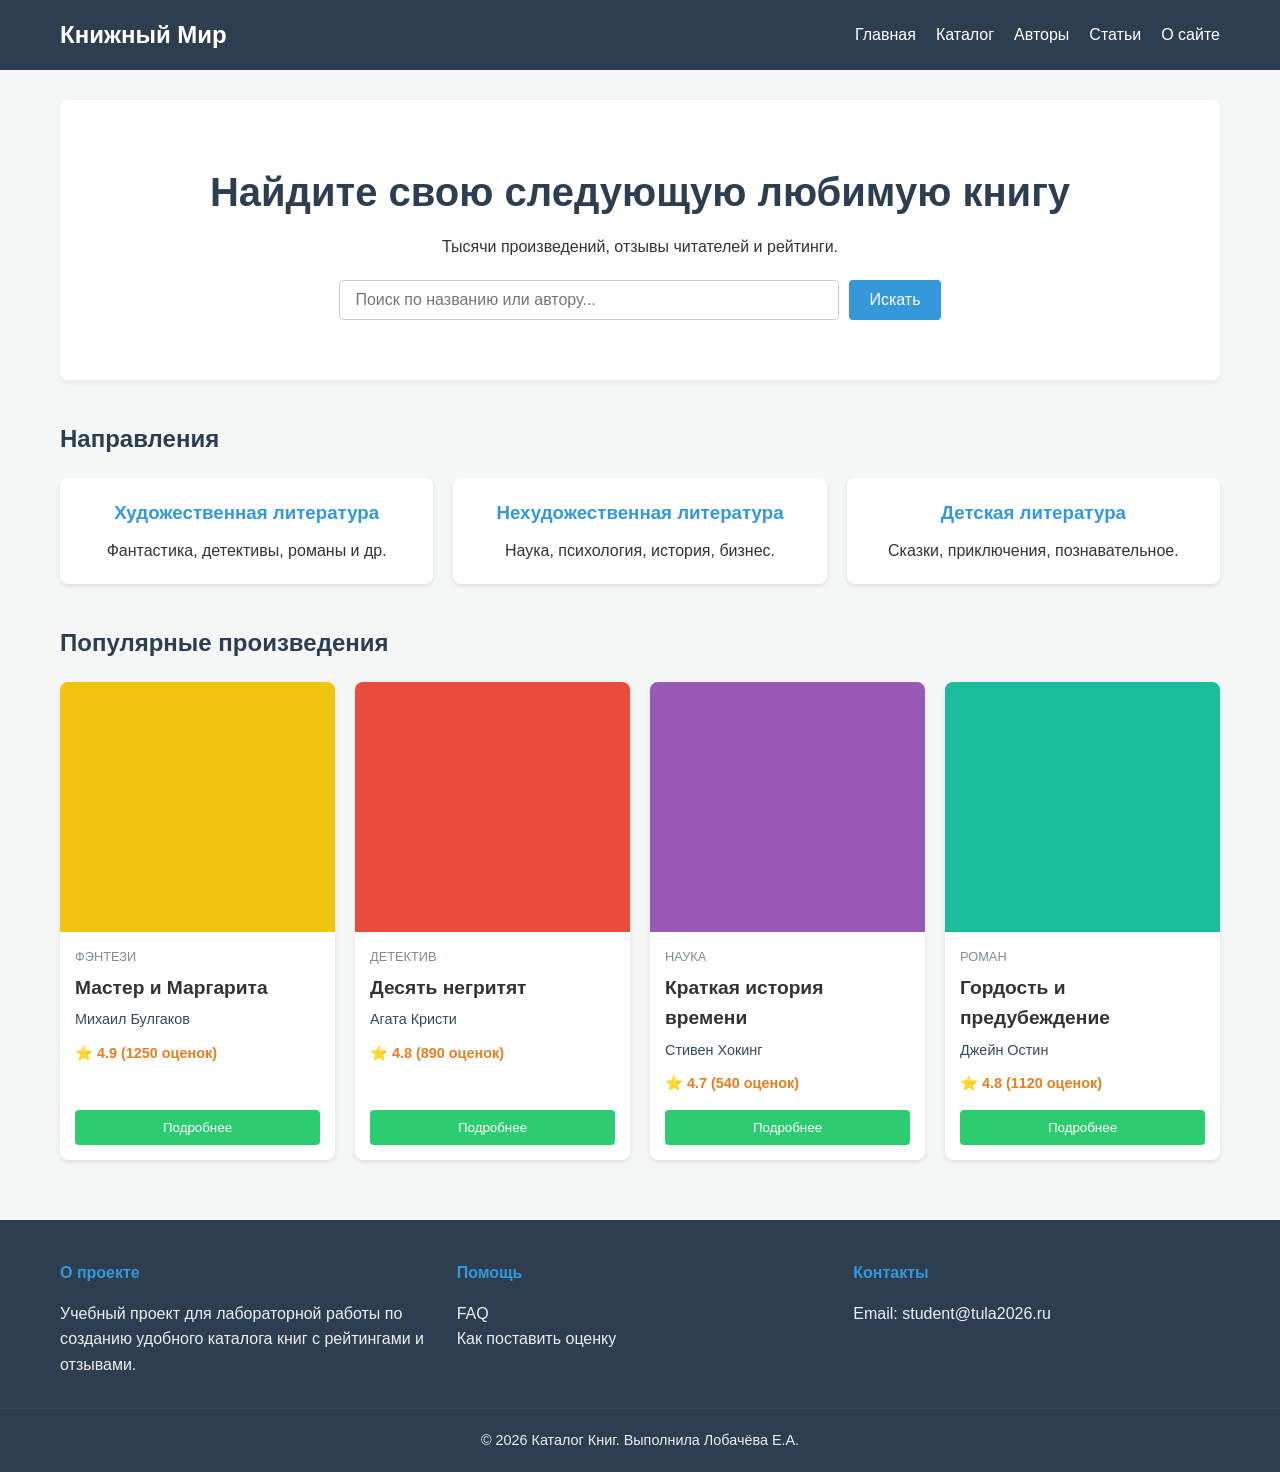
==== index.html @ d328a35d "Add files via upload" ====
<!DOCTYPE html>
<html lang="ru">
<head>
    <meta charset="UTF-8">
    <meta name="viewport" content="width=device-width, initial-scale=1.0">
    <title>Каталог Книг - Главная</title>
    <link rel="stylesheet" href="style.css">
</head>
<body>

    <!-- Шапка сайта -->
    <header>
        <div class="container header-container">
            <div class="logo">Книжный Мир</div>
            <nav>
                <ul class="nav-links">
                    <li><a href="/">Главная</a></li>
                    <li><a href="/catalog/">Каталог</a></li>
                    <li><a href="/authors/">Авторы</a></li>
                    <li><a href="/articles/">Статьи</a></li>
                    <li><a href="#about">О сайте</a></li>
                </ul>
            </nav>
        </div>
    </header>

    <!-- Основной контент -->
    <main class="container">
        
        <!-- Секция приветствия и поиска -->
        <section class="hero">
            <h1>Найдите свою следующую любимую книгу</h1>
            <p>Тысячи произведений, отзывы читателей и рейтинги.</p>
            <div class="search-bar">
                <input type="text" placeholder="Поиск по названию или автору...">
                <button>Искать</button>
            </div>
        </section>

        <!-- Разделы каталога (взяты из структуры ЛР) -->
        <section class="categories">
            <h2>Направления</h2>
            <div class="category-grid">
                <div class="category-card">
                    <h3>Художественная литература</h3>
                    <p>Фантастика, детективы, романы и др.</p>
                </div>
                <div class="category-card">
                    <h3>Нехудожественная литература</h3>
                    <p>Наука, психология, история, бизнес.</p>
                </div>
                <div class="category-card">
                    <h3>Детская литература</h3>
                    <p>Сказки, приключения, познавательное.</p>
                </div>
            </div>
        </section>

        <!-- Популярные книги -->
        <section class="popular-books">
            <h2>Популярные произведения</h2>
            <div class="books-grid">
                <!-- Карточка книги 1 -->
                <div class="book-card">
                    <div class="book-cover book-1"></div>
                    <div class="book-info">
                        <span class="genre">Фэнтези</span>
                        <h4>Мастер и Маргарита</h4>
                        <p class="author">Михаил Булгаков</p>
                        <div class="rating">⭐ 4.9 (1250 оценок)</div>
                        <button class="btn-more">Подробнее</button>
                    </div>
                </div>
                <!-- Карточка книги 2 -->
                <div class="book-card">
                    <div class="book-cover book-2"></div>
                    <div class="book-info">
                        <span class="genre">Детектив</span>
                        <h4>Десять негритят</h4>
                        <p class="author">Агата Кристи</p>
                        <div class="rating">⭐ 4.8 (890 оценок)</div>
                        <button class="btn-more">Подробнее</button>
                    </div>
                </div>
                <!-- Карточка книги 3 -->
                <div class="book-card">
                    <div class="book-cover book-3"></div>
                    <div class="book-info">
                        <span class="genre">Наука</span>
                        <h4>Краткая история времени</h4>
                        <p class="author">Стивен Хокинг</p>
                        <div class="rating">⭐ 4.7 (540 оценок)</div>
                        <button class="btn-more">Подробнее</button>
                    </div>
                </div>
                <!-- Карточка книги 4 -->
                <div class="book-card">
                    <div class="book-cover book-4"></div>
                    <div class="book-info">
                        <span class="genre">Роман</span>
                        <h4>Гордость и предубеждение</h4>
                        <p class="author">Джейн Остин</p>
                        <div class="rating">⭐ 4.8 (1120 оценок)</div>
                        <button class="btn-more">Подробнее</button>
                    </div>
                </div>
            </div>
        </section>
    </main>

    <!-- Подвал сайта -->
    <footer id="about">
        <div class="container footer-content">
            <div class="footer-section">
                <h4>О проекте</h4>
                <p>Учебный проект для лабораторной работы по созданию удобного каталога книг с рейтингами и отзывами.</p>
            </div>
            <div class="footer-section">
                <h4>Помощь</h4>
                <ul>
                    <li><a href="#">FAQ</a></li>
                    <li><a href="#">Как поставить оценку</a></li>
                </ul>
            </div>
            <div class="footer-section">
                <h4>Контакты</h4>
                <p>Email: student@tula2026.ru</p>
            </div>
        </div>
        <div class="footer-bottom">
            <p>&copy; 2026 Каталог Книг. Выполнила Лобачёва Е.А.</p>
        </div>
    </footer>
</body>
</html>
---- style.css ----
/* Базовые настройки */
* {
    margin: 0;
    padding: 0;
    box-sizing: border-box;
    font-family: 'Segoe UI', Tahoma, Geneva, Verdana, sans-serif;
}

body {
    background-color: #f4f7f6;
    color: #333;
    line-height: 1.6;
}

.container {
    max-width: 1200px;
    margin: 0 auto;
    padding: 0 20px;
}

/* Шапка сайта */
header {
    background-color: #2c3e50;
    color: #fff;
    padding: 1rem 0;
}

.header-container {
    display: flex;
    justify-content: space-between;
    align-items: center;
}

.logo {
    font-size: 1.5rem;
    font-weight: bold;
}

.nav-links {
    list-style: none;
    display: flex;
    gap: 20px;
}

.nav-links a {
    color: #fff;
    text-decoration: none;
    transition: color 0.3s;
}

.nav-links a:hover {
    color: #3498db;
}

/* Приветственный блок (Hero) */
.hero {
    text-align: center;
    padding: 60px 20px;
    background-color: #fff;
    border-radius: 8px;
    margin-top: 30px;
    box-shadow: 0 4px 6px rgba(0,0,0,0.05);
}

.hero h1 {
    font-size: 2.5rem;
    margin-bottom: 10px;
    color: #2c3e50;
}

.search-bar {
    margin-top: 20px;
    display: flex;
    justify-content: center;
    gap: 10px;
}

.search-bar input {
    padding: 10px 15px;
    width: 60%;
    max-width: 500px;
    border: 1px solid #ccc;
    border-radius: 4px;
    font-size: 1rem;
}

.search-bar button {
    padding: 10px 20px;
    background-color: #3498db;
    color: white;
    border: none;
    border-radius: 4px;
    cursor: pointer;
    font-size: 1rem;
    transition: background 0.3s;
}

.search-bar button:hover {
    background-color: #2980b9;
}

/* Направления / Категории */
.categories {
    margin-top: 40px;
}

.categories h2 {
    margin-bottom: 20px;
    color: #2c3e50;
}

.category-grid {
    display: grid;
    grid-template-columns: repeat(auto-fit, minmax(300px, 1fr));
    gap: 20px;
}

.category-card {
    background: #fff;
    padding: 20px;
    border-radius: 8px;
    box-shadow: 0 2px 4px rgba(0,0,0,0.1);
    text-align: center;
    transition: transform 0.3s;
}

.category-card:hover {
    transform: translateY(-5px);
}

.category-card h3 {
    color: #3498db;
    margin-bottom: 10px;
}

/* Карточки книг */
.popular-books {
    margin-top: 40px;
    margin-bottom: 60px;
}

.popular-books h2 {
    margin-bottom: 20px;
    color: #2c3e50;
}

.books-grid {
    display: grid;
    grid-template-columns: repeat(auto-fit, minmax(250px, 1fr));
    gap: 20px;
}

.book-card {
    background: #fff;
    border-radius: 8px;
    overflow: hidden;
    box-shadow: 0 2px 4px rgba(0,0,0,0.1);
    display: flex;
    flex-direction: column;
}

.book-cover {
    height: 250px;
    background-color: #ddd;
    background-size: cover;
    background-position: center;
}

/* Плейсхолдеры для обложек (в реальности тут будут img) */
.book-1 { background-color: #f1c40f; }
.book-2 { background-color: #e74c3c; }
.book-3 { background-color: #9b59b6; }
.book-4 { background-color: #1abc9c; }

.book-info {
    padding: 15px;
    display: flex;
    flex-direction: column;
    flex-grow: 1;
}

.genre {
    font-size: 0.8rem;
    color: #7f8c8d;
    text-transform: uppercase;
}

.book-info h4 {
    margin: 5px 0;
    font-size: 1.2rem;
}

.author {
    color: #34495e;
    font-size: 0.9rem;
    margin-bottom: 10px;
}

.rating {
    font-size: 0.9rem;
    color: #e67e22;
    margin-bottom: 15px;
    font-weight: bold;
}

.btn-more {
    margin-top: auto;
    padding: 10px;
    background-color: #2ecc71;
    color: white;
    border: none;
    border-radius: 4px;
    cursor: pointer;
    transition: background 0.3s;
}

.btn-more:hover {
    background-color: #27ae60;
}

/* Подвал */
footer {
    background-color: #2c3e50;
    color: #ecf0f1;
    padding: 40px 0 20px;
}

.footer-content {
    display: grid;
    grid-template-columns: repeat(auto-fit, minmax(250px, 1fr));
    gap: 30px;
    margin-bottom: 30px;
}

.footer-section h4 {
    margin-bottom: 15px;
    color: #3498db;
}

.footer-section ul {
    list-style: none;
}

.footer-section a {
    color: #ecf0f1;
    text-decoration: none;
}

.footer-section a:hover {
    text-decoration: underline;
}

.footer-bottom {
    text-align: center;
    border-top: 1px solid #34495e;
    padding-top: 20px;
    font-size: 0.9rem;
}
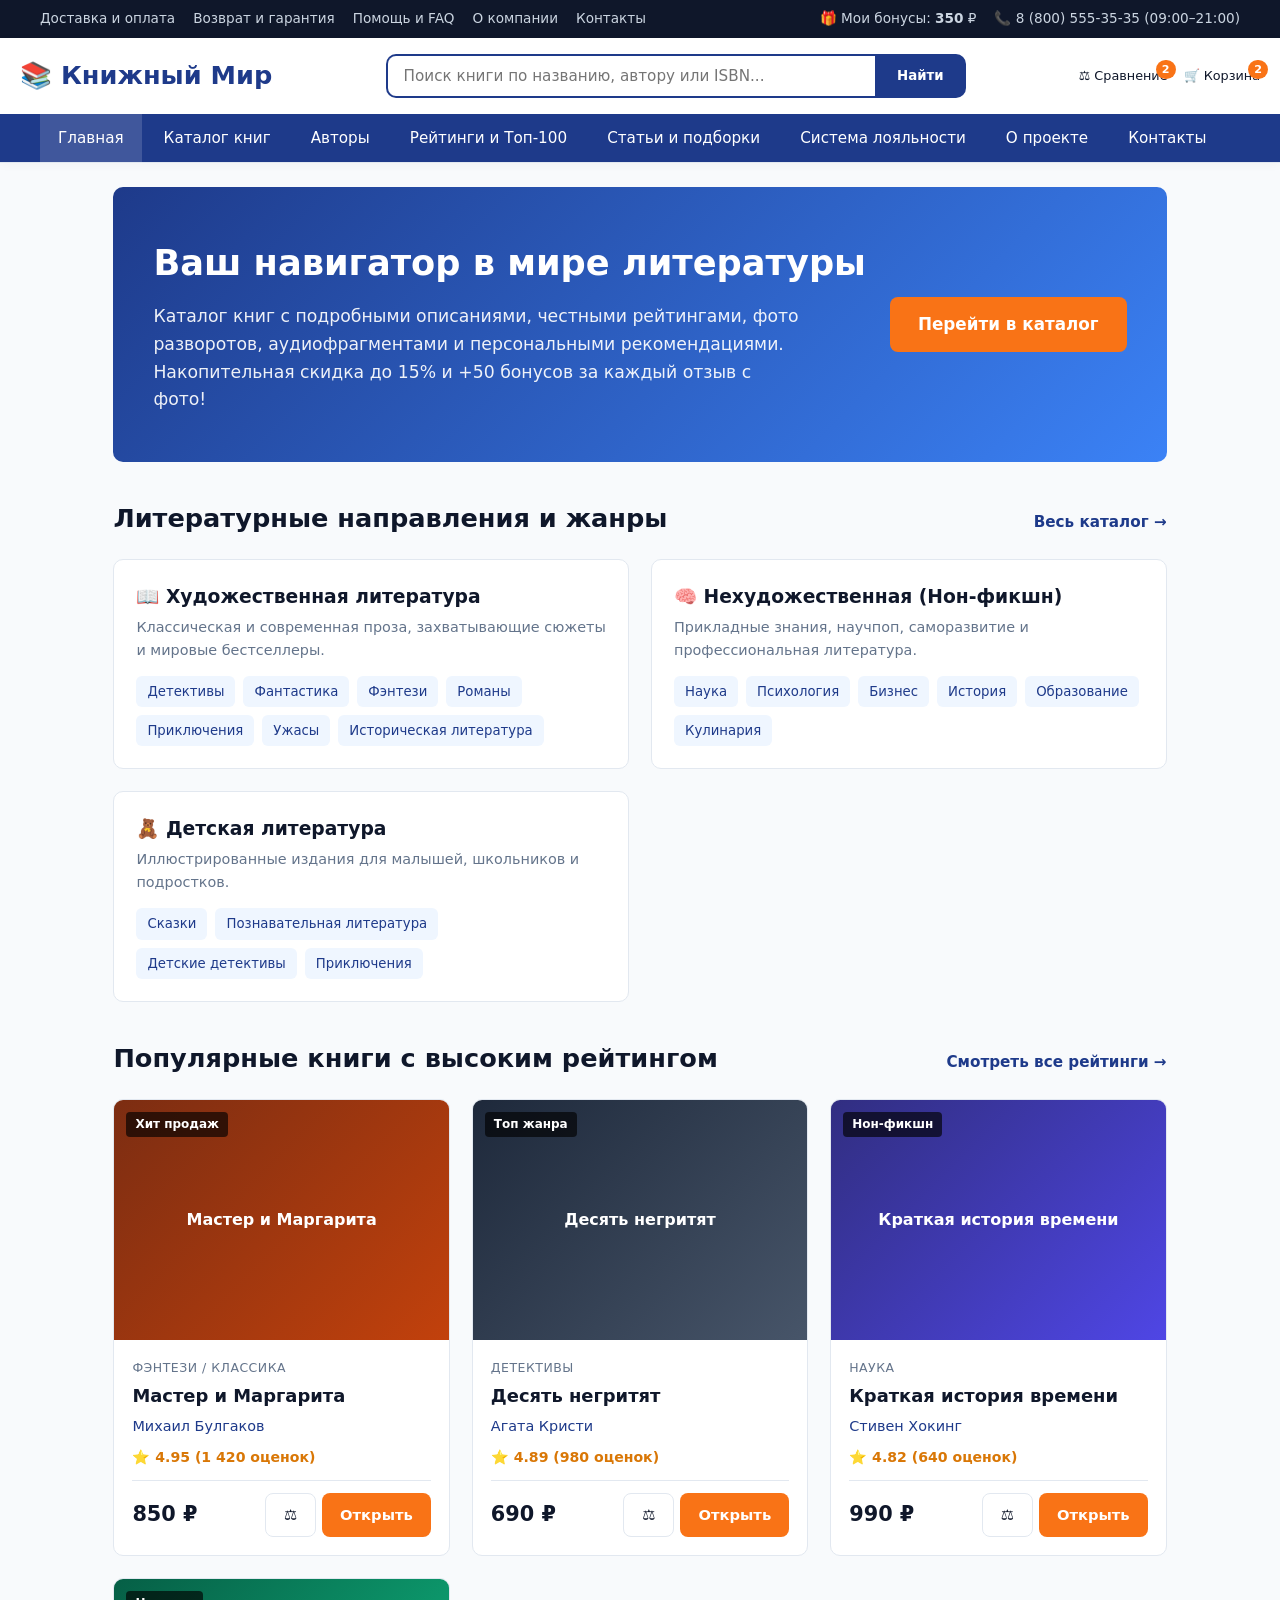
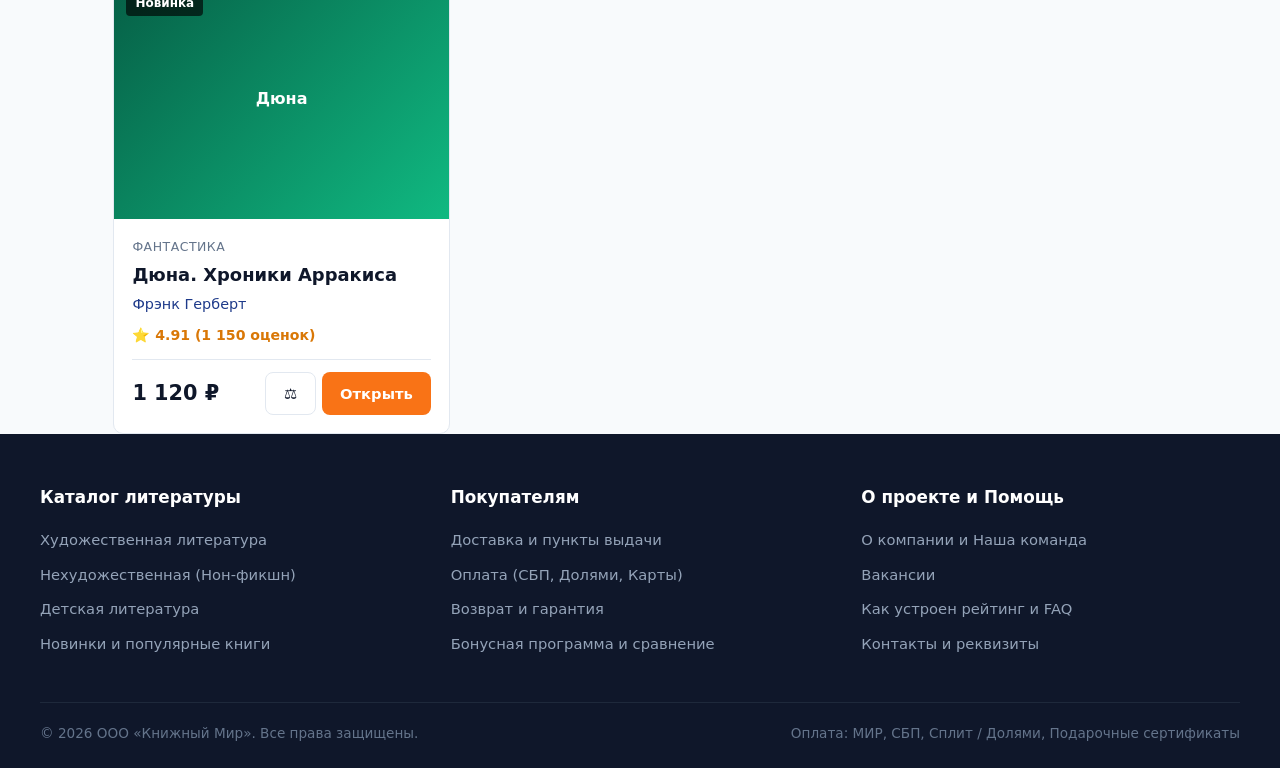
==== commit 3159c73e: "Add files via upload" ====
--- a/index.html
+++ b/index.html
@@ -3,133 +3,243 @@
 <head>
     <meta charset="UTF-8">
     <meta name="viewport" content="width=device-width, initial-scale=1.0">
-    <title>Каталог Книг - Главная</title>
+    <title>Книжный Мир — интернет-магазин книг и литературный каталог с рейтингами</title>
+    <meta name="description" content="Большой каталог художественной, нехудожественной и детской литературы. Отзывы читателей, подборки лучших книг, быстрая доставка и оплата Долями или СБП.">
+    <meta name="keywords" content="книги, каталог книг, лучшие книги, книги по жанрам, художественная литература, нон фикшн, детская литература">
     <link rel="stylesheet" href="style.css">
 </head>
 <body>
 
-    <!-- Шапка сайта -->
+    <div class="top-bar">
+        <div class="container top-bar-inner">
+            <div class="top-links">
+                <a href="delivery.html">Доставка и оплата</a>
+                <a href="delivery.html#returns">Возврат и гарантия</a>
+                <a href="help.html">Помощь и FAQ</a>
+                <a href="about.html">О компании</a>
+                <a href="contacts.html">Контакты</a>
+            </div>
+            <div class="top-actions">
+                <a href="loyalty.html">🎁 Мои бонусы: <strong class="js-bonus-count">350</strong> ₽</a>
+                <span>📞 8 (800) 555-35-35 (09:00–21:00)</span>
+            </div>
+        </div>
+    </div>
+
     <header>
-        <div class="container header-container">
-            <div class="logo">Книжный Мир</div>
-            <nav>
-                <ul class="nav-links">
-                    <li><a href="/">Главная</a></li>
-                    <li><a href="/catalog/">Каталог</a></li>
-                    <li><a href="/authors/">Авторы</a></li>
-                    <li><a href="/articles/">Статьи</a></li>
-                    <li><a href="#about">О сайте</a></li>
+        <div class="container header-main">
+            <a href="index.html" class="logo">📚 Книжный Мир</a>
+            <form class="search-box" action="catalog.html" method="get">
+                <input type="text" name="q" placeholder="Поиск книги по названию, автору или ISBN...">
+                <button type="submit">Найти</button>
+            </form>
+            <div class="header-icons">
+                <a href="loyalty.html" class="icon-btn">
+                    <span>⚖️ Сравнение</span>
+                    <span class="badge js-compare-count">2</span>
+                </a>
+                <a href="delivery.html" class="icon-btn">
+                    <span>🛒 Корзина</span>
+                    <span class="badge js-cart-count">2</span>
+                </a>
+            </div>
+        </div>
+        <nav class="main-nav">
+            <div class="container">
+                <ul class="nav-list">
+                    <li><a href="index.html" class="active">Главная</a></li>
+                    <li><a href="catalog.html">Каталог книг</a></li>
+                    <li><a href="authors.html">Авторы</a></li>
+                    <li><a href="ratings.html">Рейтинги и Топ-100</a></li>
+                    <li><a href="articles.html">Статьи и подборки</a></li>
+                    <li><a href="loyalty.html">Система лояльности</a></li>
+                    <li><a href="about.html">О проекте</a></li>
+                    <li><a href="contacts.html">Контакты</a></li>
                 </ul>
-            </nav>
-        </div>
+            </div>
+        </nav>
     </header>
 
-    <!-- Основной контент -->
     <main class="container">
-        
-        <!-- Секция приветствия и поиска -->
         <section class="hero">
-            <h1>Найдите свою следующую любимую книгу</h1>
-            <p>Тысячи произведений, отзывы читателей и рейтинги.</p>
-            <div class="search-bar">
-                <input type="text" placeholder="Поиск по названию или автору...">
-                <button>Искать</button>
-            </div>
+            <div>
+                <h1>Ваш навигатор в мире литературы</h1>
+                <p>Каталог книг с подробными описаниями, честными рейтингами, фото разворотов, аудиофрагментами и персональными рекомендациями. Накопительная скидка до 15% и +50 бонусов за каждый отзыв с фото!</p>
+            </div>
+            <a href="catalog.html" class="btn btn-primary" style="font-size:1.05rem; padding:14px 28px;">Перейти в каталог</a>
         </section>
 
-        <!-- Разделы каталога (взяты из структуры ЛР) -->
-        <section class="categories">
-            <h2>Направления</h2>
-            <div class="category-grid">
-                <div class="category-card">
-                    <h3>Художественная литература</h3>
-                    <p>Фантастика, детективы, романы и др.</p>
-                </div>
-                <div class="category-card">
-                    <h3>Нехудожественная литература</h3>
-                    <p>Наука, психология, история, бизнес.</p>
-                </div>
-                <div class="category-card">
-                    <h3>Детская литература</h3>
-                    <p>Сказки, приключения, познавательное.</p>
-                </div>
-            </div>
-        </section>
-
-        <!-- Популярные книги -->
-        <section class="popular-books">
-            <h2>Популярные произведения</h2>
-            <div class="books-grid">
-                <!-- Карточка книги 1 -->
-                <div class="book-card">
-                    <div class="book-cover book-1"></div>
-                    <div class="book-info">
-                        <span class="genre">Фэнтези</span>
-                        <h4>Мастер и Маргарита</h4>
-                        <p class="author">Михаил Булгаков</p>
-                        <div class="rating">⭐ 4.9 (1250 оценок)</div>
-                        <button class="btn-more">Подробнее</button>
-                    </div>
-                </div>
-                <!-- Карточка книги 2 -->
-                <div class="book-card">
-                    <div class="book-cover book-2"></div>
-                    <div class="book-info">
-                        <span class="genre">Детектив</span>
-                        <h4>Десять негритят</h4>
-                        <p class="author">Агата Кристи</p>
-                        <div class="rating">⭐ 4.8 (890 оценок)</div>
-                        <button class="btn-more">Подробнее</button>
-                    </div>
-                </div>
-                <!-- Карточка книги 3 -->
-                <div class="book-card">
-                    <div class="book-cover book-3"></div>
-                    <div class="book-info">
-                        <span class="genre">Наука</span>
-                        <h4>Краткая история времени</h4>
-                        <p class="author">Стивен Хокинг</p>
-                        <div class="rating">⭐ 4.7 (540 оценок)</div>
-                        <button class="btn-more">Подробнее</button>
-                    </div>
-                </div>
-                <!-- Карточка книги 4 -->
-                <div class="book-card">
-                    <div class="book-cover book-4"></div>
-                    <div class="book-info">
-                        <span class="genre">Роман</span>
-                        <h4>Гордость и предубеждение</h4>
-                        <p class="author">Джейн Остин</p>
-                        <div class="rating">⭐ 4.8 (1120 оценок)</div>
-                        <button class="btn-more">Подробнее</button>
-                    </div>
-                </div>
-            </div>
-        </section>
+        <div class="section-header">
+            <h2>Литературные направления и жанры</h2>
+            <a href="catalog.html">Весь каталог →</a>
+        </div>
+
+        <div class="grid-3">
+            <div class="card">
+                <h3>📖 Художественная литература</h3>
+                <p style="color:var(--text-muted); font-size:0.9rem; margin-top:4px;">Классическая и современная проза, захватывающие сюжеты и мировые бестселлеры.</p>
+                <div class="genre-tags">
+                    <a href="catalog.html" class="tag">Детективы</a>
+                    <a href="catalog.html" class="tag">Фантастика</a>
+                    <a href="catalog.html" class="tag">Фэнтези</a>
+                    <a href="catalog.html" class="tag">Романы</a>
+                    <a href="catalog.html" class="tag">Приключения</a>
+                    <a href="catalog.html" class="tag">Ужасы</a>
+                    <a href="catalog.html" class="tag">Историческая литература</a>
+                </div>
+            </div>
+
+            <div class="card">
+                <h3>🧠 Нехудожественная (Нон-фикшн)</h3>
+                <p style="color:var(--text-muted); font-size:0.9rem; margin-top:4px;">Прикладные знания, научпоп, саморазвитие и профессиональная литература.</p>
+                <div class="genre-tags">
+                    <a href="catalog.html" class="tag">Наука</a>
+                    <a href="catalog.html" class="tag">Психология</a>
+                    <a href="catalog.html" class="tag">Бизнес</a>
+                    <a href="catalog.html" class="tag">История</a>
+                    <a href="catalog.html" class="tag">Образование</a>
+                    <a href="catalog.html" class="tag">Кулинария</a>
+                </div>
+            </div>
+
+            <div class="card">
+                <h3>🧸 Детская литература</h3>
+                <p style="color:var(--text-muted); font-size:0.9rem; margin-top:4px;">Иллюстрированные издания для малышей, школьников и подростков.</p>
+                <div class="genre-tags">
+                    <a href="catalog.html" class="tag">Сказки</a>
+                    <a href="catalog.html" class="tag">Познавательная литература</a>
+                    <a href="catalog.html" class="tag">Детские детективы</a>
+                    <a href="catalog.html" class="tag">Приключения</a>
+                </div>
+            </div>
+        </div>
+
+        <div class="section-header">
+            <h2>Популярные книги с высоким рейтингом</h2>
+            <a href="ratings.html">Смотреть все рейтинги →</a>
+        </div>
+
+        <div class="grid-4">
+            <div class="book-card">
+                <a href="book.html?id=master-i-margarita" class="book-cover cover-1">
+                    <span class="book-badge">Хит продаж</span>
+                    <span>Мастер и Маргарита</span>
+                </a>
+                <div class="book-body">
+                    <span class="book-genre">Фэнтези / Классика</span>
+                    <a href="book.html?id=master-i-margarita" class="book-title">Мастер и Маргарита</a>
+                    <a href="authors.html#bulgakov" class="book-author">Михаил Булгаков</a>
+                    <div class="book-rating">⭐ 4.95 (1 420 оценок)</div>
+                    <div class="book-price-row">
+                        <span class="price">850 ₽</span>
+                        <div style="display:flex; gap:6px;">
+                            <button class="btn btn-outline" onclick="addToCompare('Мастер и Маргарита')" title="В сравнение">⚖️</button>
+                            <a href="book.html?id=master-i-margarita" class="btn btn-primary">Открыть</a>
+                        </div>
+                    </div>
+                </div>
+            </div>
+
+            <div class="book-card">
+                <a href="book.html?id=ten-little-indians" class="book-cover cover-2">
+                    <span class="book-badge">Топ жанра</span>
+                    <span>Десять негритят</span>
+                </a>
+                <div class="book-body">
+                    <span class="book-genre">Детективы</span>
+                    <a href="book.html?id=ten-little-indians" class="book-title">Десять негритят</a>
+                    <a href="authors.html#christie" class="book-author">Агата Кристи</a>
+                    <div class="book-rating">⭐ 4.89 (980 оценок)</div>
+                    <div class="book-price-row">
+                        <span class="price">690 ₽</span>
+                        <div style="display:flex; gap:6px;">
+                            <button class="btn btn-outline" onclick="addToCompare('Десять негритят')" title="В сравнение">⚖️</button>
+                            <a href="book.html?id=ten-little-indians" class="btn btn-primary">Открыть</a>
+                        </div>
+                    </div>
+                </div>
+            </div>
+
+            <div class="book-card">
+                <a href="book.html?id=brief-history-of-time" class="book-cover cover-3">
+                    <span class="book-badge">Нон-фикшн</span>
+                    <span>Краткая история времени</span>
+                </a>
+                <div class="book-body">
+                    <span class="book-genre">Наука</span>
+                    <a href="book.html?id=brief-history-of-time" class="book-title">Краткая история времени</a>
+                    <a href="authors.html#hawking" class="book-author">Стивен Хокинг</a>
+                    <div class="book-rating">⭐ 4.82 (640 оценок)</div>
+                    <div class="book-price-row">
+                        <span class="price">990 ₽</span>
+                        <div style="display:flex; gap:6px;">
+                            <button class="btn btn-outline" onclick="addToCompare('Краткая история времени')" title="В сравнение">⚖️</button>
+                            <a href="book.html?id=brief-history-of-time" class="btn btn-primary">Открыть</a>
+                        </div>
+                    </div>
+                </div>
+            </div>
+
+            <div class="book-card">
+                <a href="book.html?id=dune" class="book-cover cover-4">
+                    <span class="book-badge">Новинка</span>
+                    <span>Дюна</span>
+                </a>
+                <div class="book-body">
+                    <span class="book-genre">Фантастика</span>
+                    <a href="book.html?id=dune" class="book-title">Дюна. Хроники Арракиса</a>
+                    <a href="authors.html#herbert" class="book-author">Фрэнк Герберт</a>
+                    <div class="book-rating">⭐ 4.91 (1 150 оценок)</div>
+                    <div class="book-price-row">
+                        <span class="price">1 120 ₽</span>
+                        <div style="display:flex; gap:6px;">
+                            <button class="btn btn-outline" onclick="addToCompare('Дюна')" title="В сравнение">⚖️</button>
+                            <a href="book.html?id=dune" class="btn btn-primary">Открыть</a>
+                        </div>
+                    </div>
+                </div>
+            </div>
+        </div>
     </main>
 
-    <!-- Подвал сайта -->
-    <footer id="about">
-        <div class="container footer-content">
-            <div class="footer-section">
-                <h4>О проекте</h4>
-                <p>Учебный проект для лабораторной работы по созданию удобного каталога книг с рейтингами и отзывами.</p>
-            </div>
-            <div class="footer-section">
-                <h4>Помощь</h4>
-                <ul>
-                    <li><a href="#">FAQ</a></li>
-                    <li><a href="#">Как поставить оценку</a></li>
-                </ul>
-            </div>
-            <div class="footer-section">
-                <h4>Контакты</h4>
-                <p>Email: student@tula2026.ru</p>
-            </div>
-        </div>
-        <div class="footer-bottom">
-            <p>&copy; 2026 Каталог Книг. Выполнила Лобачёва Е.А.</p>
+    <footer>
+        <div class="container">
+            <div class="footer-grid">
+                <div class="footer-col">
+                    <h4>Каталог литературы</h4>
+                    <ul>
+                        <li><a href="catalog.html">Художественная литература</a></li>
+                        <li><a href="catalog.html">Нехудожественная (Нон-фикшн)</a></li>
+                        <li><a href="catalog.html">Детская литература</a></li>
+                        <li><a href="ratings.html">Новинки и популярные книги</a></li>
+                    </ul>
+                </div>
+                <div class="footer-col">
+                    <h4>Покупателям</h4>
+                    <ul>
+                        <li><a href="delivery.html">Доставка и пункты выдачи</a></li>
+                        <li><a href="delivery.html#payment">Оплата (СБП, Долями, Карты)</a></li>
+                        <li><a href="delivery.html#returns">Возврат и гарантия</a></li>
+                        <li><a href="loyalty.html">Бонусная программа и сравнение</a></li>
+                    </ul>
+                </div>
+                <div class="footer-col">
+                    <h4>О проекте и Помощь</h4>
+                    <ul>
+                        <li><a href="about.html">О компании и Наша команда</a></li>
+                        <li><a href="about.html#vacancies">Вакансии</a></li>
+                        <li><a href="help.html">Как устроен рейтинг и FAQ</a></li>
+                        <li><a href="contacts.html">Контакты и реквизиты</a></li>
+                    </ul>
+                </div>
+            </div>
+            <div class="footer-bottom">
+                <span>© 2026 ООО «Книжный Мир». Все права защищены.</span>
+                <span>Оплата: МИР, СБП, Сплит / Долями, Подарочные сертификаты</span>
+            </div>
         </div>
     </footer>
+
+    <script src="script.js"></script>
 </body>
 </html>
--- a/style.css
+++ b/style.css
@@ -1,258 +1,633 @@
-/* Базовые настройки */
+:root {
+    --primary: #1e3a8a;
+    --primary-hover: #1d4ed8;
+    --accent: #f97316;
+    --accent-hover: #ea580c;
+    --bg: #f8fafc;
+    --surface: #ffffff;
+    --text: #0f172a;
+    --text-muted: #64748b;
+    --border: #e2e8f0;
+    --success: #16a34a;
+    --radius: 10px;
+}
+
 * {
     margin: 0;
     padding: 0;
     box-sizing: border-box;
-    font-family: 'Segoe UI', Tahoma, Geneva, Verdana, sans-serif;
+    font-family: 'Segoe UI', system-ui, -apple-system, sans-serif;
 }
 
 body {
-    background-color: #f4f7f6;
-    color: #333;
+    background-color: var(--bg);
+    color: var(--text);
     line-height: 1.6;
+    display: flex;
+    flex-direction: column;
+    min-height: 100vh;
+}
+
+a {
+    color: inherit;
+    text-decoration: none;
+    transition: 0.2s;
+}
+
+ul {
+    list-style: none;
 }
 
 .container {
-    max-width: 1200px;
+    max-width: 1240px;
     margin: 0 auto;
     padding: 0 20px;
 }
 
+/* Верхняя коммерческая панель */
+.top-bar {
+    background: #0f172a;
+    color: #cbd5e1;
+    font-size: 0.85rem;
+    padding: 8px 0;
+}
+
+.top-bar-inner {
+    display: flex;
+    justify-content: space-between;
+    align-items: center;
+    flex-wrap: wrap;
+    gap: 10px;
+}
+
+.top-links, .top-actions {
+    display: flex;
+    gap: 18px;
+    align-items: center;
+}
+
+.top-bar a:hover {
+    color: #ffffff;
+}
+
 /* Шапка сайта */
 header {
-    background-color: #2c3e50;
-    color: #fff;
-    padding: 1rem 0;
-}
-
-.header-container {
+    background: var(--surface);
+    border-bottom: 1px solid var(--border);
+    position: sticky;
+    top: 0;
+    z-index: 100;
+    box-shadow: 0 2px 10px rgba(0, 0, 0, 0.03);
+}
+
+.header-main {
     display: flex;
     justify-content: space-between;
     align-items: center;
+    padding: 16px 0;
+    gap: 24px;
 }
 
 .logo {
+    font-size: 1.6rem;
+    font-weight: 800;
+    color: var(--primary);
+    display: flex;
+    align-items: center;
+    gap: 8px;
+    white-space: nowrap;
+}
+
+.search-box {
+    flex: 1;
+    display: flex;
+    max-width: 580px;
+}
+
+.search-box input {
+    width: 100%;
+    padding: 11px 16px;
+    border: 2px solid var(--primary);
+    border-right: none;
+    border-radius: var(--radius) 0 0 var(--radius);
+    outline: none;
+    font-size: 0.95rem;
+}
+
+.search-box button {
+    background: var(--primary);
+    color: #fff;
+    border: none;
+    padding: 0 22px;
+    border-radius: 0 var(--radius) var(--radius) 0;
+    font-weight: 600;
+    cursor: pointer;
+}
+
+.search-box button:hover {
+    background: var(--primary-hover);
+}
+
+.header-icons {
+    display: flex;
+    gap: 16px;
+    align-items: center;
+}
+
+.icon-btn {
+    display: flex;
+    flex-direction: column;
+    align-items: center;
+    font-size: 0.8rem;
+    color: var(--text);
+    position: relative;
+    cursor: pointer;
+}
+
+.badge {
+    background: var(--accent);
+    color: #fff;
+    font-size: 0.7rem;
+    font-weight: 700;
+    padding: 1px 6px;
+    border-radius: 99px;
+    position: absolute;
+    top: -6px;
+    right: -8px;
+}
+
+/* Главная навигация */
+.main-nav {
+    background: var(--primary);
+    color: #fff;
+}
+
+.nav-list {
+    display: flex;
+    gap: 4px;
+    flex-wrap: wrap;
+}
+
+.nav-list a {
+    display: block;
+    padding: 12px 18px;
+    font-weight: 500;
+    font-size: 0.95rem;
+}
+
+.nav-list a:hover, .nav-list a.active {
+    background: rgba(255, 255, 255, 0.15);
+}
+
+/* Хлебные крошки */
+.breadcrumbs {
+    padding: 14px 0;
+    font-size: 0.88rem;
+    color: var(--text-muted);
+}
+
+.breadcrumbs a:hover {
+    color: var(--primary);
+    text-decoration: underline;
+}
+
+/* Баннеры и секции */
+main {
+    flex: 1;
+    padding-bottom: 60px;
+}
+
+.hero {
+    background: linear-gradient(135deg, #1e3a8a 0%, #3b82f6 100%);
+    color: #fff;
+    padding: 48px 40px;
+    border-radius: var(--radius);
+    margin: 24px 0 36px;
+    display: flex;
+    justify-content: space-between;
+    align-items: center;
+    gap: 24px;
+    flex-wrap: wrap;
+}
+
+.hero h1 {
+    font-size: 2.2rem;
+    margin-bottom: 12px;
+}
+
+.hero p {
+    font-size: 1.08rem;
+    opacity: 0.92;
+    max-width: 650px;
+}
+
+.section-header {
+    display: flex;
+    justify-content: space-between;
+    align-items: baseline;
+    margin: 36px 0 20px;
+}
+
+.section-header h2 {
+    font-size: 1.6rem;
+    color: var(--text);
+}
+
+.section-header a {
+    color: var(--primary);
+    font-weight: 600;
+    font-size: 0.95rem;
+}
+
+/* Сетки и карточки */
+.grid-3 {
+    display: grid;
+    grid-template-columns: repeat(auto-fill, minmax(340px, 1fr));
+    gap: 22px;
+}
+
+.grid-4 {
+    display: grid;
+    grid-template-columns: repeat(auto-fill, minmax(260px, 1fr));
+    gap: 22px;
+}
+
+.card {
+    background: var(--surface);
+    border: 1px solid var(--border);
+    border-radius: var(--radius);
+    padding: 22px;
+    transition: transform 0.2s, box-shadow 0.2s;
+}
+
+.card:hover {
+    transform: translateY(-3px);
+    box-shadow: 0 10px 20px rgba(0, 0, 0, 0.06);
+}
+
+.genre-tags {
+    display: flex;
+    flex-wrap: wrap;
+    gap: 8px;
+    margin-top: 14px;
+}
+
+.tag {
+    background: #eff6ff;
+    color: var(--primary);
+    padding: 5px 11px;
+    border-radius: 6px;
+    font-size: 0.83rem;
+    font-weight: 500;
+}
+
+.tag:hover {
+    background: var(--primary);
+    color: #fff;
+}
+
+/* Карточка книги */
+.book-card {
+    background: var(--surface);
+    border: 1px solid var(--border);
+    border-radius: var(--radius);
+    overflow: hidden;
+    display: flex;
+    flex-direction: column;
+    transition: 0.2s;
+}
+
+.book-card:hover {
+    box-shadow: 0 8px 20px rgba(0, 0, 0, 0.08);
+}
+
+.book-cover {
+    height: 240px;
+    display: flex;
+    flex-direction: column;
+    justify-content: center;
+    align-items: center;
+    color: #fff;
+    padding: 20px;
+    text-align: center;
+    font-weight: 700;
+    position: relative;
+}
+
+.cover-1 { background: linear-gradient(135deg, #7c2d12, #c2410c); }
+.cover-2 { background: linear-gradient(135deg, #1e293b, #475569); }
+.cover-3 { background: linear-gradient(135deg, #312e81, #4f46e5); }
+.cover-4 { background: linear-gradient(135deg, #065f46, #10b981); }
+.cover-5 { background: linear-gradient(135deg, #831843, #db2777); }
+.cover-6 { background: linear-gradient(135deg, #1e3a8a, #2563eb); }
+
+.book-badge {
+    position: absolute;
+    top: 12px;
+    left: 12px;
+    background: rgba(0, 0, 0, 0.65);
+    color: #fff;
+    padding: 3px 9px;
+    border-radius: 4px;
+    font-size: 0.75rem;
+}
+
+.book-body {
+    padding: 18px;
+    display: flex;
+    flex-direction: column;
+    flex: 1;
+}
+
+.book-genre {
+    font-size: 0.78rem;
+    color: var(--text-muted);
+    text-transform: uppercase;
+    letter-spacing: 0.5px;
+}
+
+.book-title {
+    font-size: 1.12rem;
+    font-weight: 700;
+    margin: 4px 0;
+}
+
+.book-author {
+    font-size: 0.9rem;
+    color: var(--primary);
+    margin-bottom: 8px;
+}
+
+.book-rating {
+    font-size: 0.88rem;
+    color: #d97706;
+    font-weight: 600;
+    margin-bottom: 12px;
+}
+
+.book-price-row {
+    margin-top: auto;
+    display: flex;
+    justify-content: space-between;
+    align-items: center;
+    padding-top: 12px;
+    border-top: 1px solid var(--border);
+}
+
+.price {
+    font-size: 1.3rem;
+    font-weight: 800;
+    color: var(--text);
+}
+
+/* Кнопки */
+.btn {
+    display: inline-flex;
+    align-items: center;
+    justify-content: center;
+    gap: 6px;
+    padding: 10px 18px;
+    border-radius: 8px;
+    font-weight: 600;
+    font-size: 0.92rem;
+    border: none;
+    cursor: pointer;
+    transition: 0.2s;
+}
+
+.btn-primary {
+    background: var(--accent);
+    color: #fff;
+}
+
+.btn-primary:hover {
+    background: var(--accent-hover);
+}
+
+.btn-outline {
+    background: transparent;
+    border: 1px solid var(--border);
+    color: var(--text);
+}
+
+.btn-outline:hover {
+    border-color: var(--primary);
+    color: var(--primary);
+}
+
+/* Макет каталога с фильтрами */
+.catalog-layout {
+    display: grid;
+    grid-template-columns: 280px 1fr;
+    gap: 28px;
+    margin-top: 20px;
+}
+
+.filter-panel {
+    background: var(--surface);
+    border: 1px solid var(--border);
+    border-radius: var(--radius);
+    padding: 20px;
+    height: fit-content;
+}
+
+.filter-group {
+    margin-bottom: 20px;
+    padding-bottom: 16px;
+    border-bottom: 1px solid var(--border);
+}
+
+.filter-group:last-child {
+    border-bottom: none;
+}
+
+.filter-group h4 {
+    margin-bottom: 10px;
+    font-size: 0.98rem;
+}
+
+.filter-group label {
+    display: block;
+    font-size: 0.9rem;
+    margin-bottom: 6px;
+    cursor: pointer;
+}
+
+.sort-bar {
+    background: var(--surface);
+    border: 1px solid var(--border);
+    border-radius: var(--radius);
+    padding: 14px 20px;
+    margin-bottom: 20px;
+    display: flex;
+    justify-content: space-between;
+    align-items: center;
+    flex-wrap: wrap;
+    gap: 12px;
+}
+
+.sort-bar select, .filter-group select, .filter-group input[type="text"], .filter-group input[type="number"] {
+    padding: 8px 12px;
+    border: 1px solid var(--border);
+    border-radius: 6px;
+    font-size: 0.9rem;
+    width: 100%;
+}
+
+/* Страница книги (Карточка товара) */
+.product-grid {
+    display: grid;
+    grid-template-columns: 340px 1fr;
+    gap: 36px;
+    background: var(--surface);
+    border: 1px solid var(--border);
+    border-radius: var(--radius);
+    padding: 30px;
+}
+
+.product-widgets {
+    display: grid;
+    grid-template-columns: 1fr 1fr;
+    gap: 18px;
+    margin: 22px 0;
+}
+
+.widget-box {
+    background: #f8fafc;
+    border: 1px solid var(--border);
+    border-radius: 8px;
+    padding: 16px;
+}
+
+.widget-box h4 {
+    margin-bottom: 10px;
+    color: var(--primary);
+}
+
+.specs-table {
+    width: 100%;
+    border-collapse: collapse;
+    margin-top: 12px;
+}
+
+.specs-table td {
+    padding: 9px 0;
+    border-bottom: 1px dashed var(--border);
+    font-size: 0.93rem;
+}
+
+.specs-table td:first-child {
+    color: var(--text-muted);
+    width: 48%;
+}
+
+/* Таблицы и модальные окна */
+.compare-table {
+    width: 100%;
+    border-collapse: collapse;
+    background: var(--surface);
+    border-radius: var(--radius);
+    overflow: hidden;
+    border: 1px solid var(--border);
+}
+
+.compare-table th, .compare-table td {
+    padding: 14px 18px;
+    border: 1px solid var(--border);
+    text-align: left;
+}
+
+.compare-table th {
+    background: #f1f5f9;
+    width: 220px;
+}
+
+.modal-overlay {
+    display: none;
+    position: fixed;
+    inset: 0;
+    background: rgba(15, 23, 42, 0.65);
+    z-index: 999;
+    justify-content: center;
+    align-items: center;
+    padding: 20px;
+}
+
+.modal-overlay.active {
+    display: flex;
+}
+
+.modal-box {
+    background: var(--surface);
+    max-width: 720px;
+    width: 100%;
+    border-radius: var(--radius);
+    padding: 28px;
+    max-height: 85vh;
+    overflow-y: auto;
+    position: relative;
+}
+
+.modal-close {
+    position: absolute;
+    top: 16px;
+    right: 20px;
     font-size: 1.5rem;
-    font-weight: bold;
-}
-
-.nav-links {
-    list-style: none;
-    display: flex;
-    gap: 20px;
-}
-
-.nav-links a {
-    color: #fff;
-    text-decoration: none;
-    transition: color 0.3s;
-}
-
-.nav-links a:hover {
-    color: #3498db;
-}
-
-/* Приветственный блок (Hero) */
-.hero {
-    text-align: center;
-    padding: 60px 20px;
-    background-color: #fff;
-    border-radius: 8px;
-    margin-top: 30px;
-    box-shadow: 0 4px 6px rgba(0,0,0,0.05);
-}
-
-.hero h1 {
-    font-size: 2.5rem;
-    margin-bottom: 10px;
-    color: #2c3e50;
-}
-
-.search-bar {
-    margin-top: 20px;
-    display: flex;
-    justify-content: center;
+    background: none;
+    border: none;
+    cursor: pointer;
+}
+
+/* Подвал сайта */
+footer {
+    background: #0f172a;
+    color: #e2e8f0;
+    padding: 50px 0 24px;
+    margin-top: auto;
+}
+
+.footer-grid {
+    display: grid;
+    grid-template-columns: repeat(auto-fit, minmax(220px, 1fr));
+    gap: 32px;
+    margin-bottom: 36px;
+}
+
+.footer-col h4 {
+    color: #fff;
+    margin-bottom: 16px;
+    font-size: 1.05rem;
+}
+
+.footer-col ul li {
+    margin-bottom: 9px;
+}
+
+.footer-col a {
+    color: #94a3b8;
+    font-size: 0.92rem;
+}
+
+.footer-col a:hover {
+    color: #fff;
+}
+
+.footer-bottom {
+    border-top: 1px solid #1e293b;
+    padding-top: 20px;
+    display: flex;
+    justify-content: space-between;
+    font-size: 0.85rem;
+    color: #64748b;
+    flex-wrap: wrap;
     gap: 10px;
 }
 
-.search-bar input {
-    padding: 10px 15px;
-    width: 60%;
-    max-width: 500px;
-    border: 1px solid #ccc;
-    border-radius: 4px;
-    font-size: 1rem;
-}
-
-.search-bar button {
-    padding: 10px 20px;
-    background-color: #3498db;
-    color: white;
-    border: none;
-    border-radius: 4px;
-    cursor: pointer;
-    font-size: 1rem;
-    transition: background 0.3s;
-}
-
-.search-bar button:hover {
-    background-color: #2980b9;
-}
-
-/* Направления / Категории */
-.categories {
-    margin-top: 40px;
-}
-
-.categories h2 {
-    margin-bottom: 20px;
-    color: #2c3e50;
-}
-
-.category-grid {
-    display: grid;
-    grid-template-columns: repeat(auto-fit, minmax(300px, 1fr));
-    gap: 20px;
-}
-
-.category-card {
-    background: #fff;
-    padding: 20px;
-    border-radius: 8px;
-    box-shadow: 0 2px 4px rgba(0,0,0,0.1);
-    text-align: center;
-    transition: transform 0.3s;
-}
-
-.category-card:hover {
-    transform: translateY(-5px);
-}
-
-.category-card h3 {
-    color: #3498db;
-    margin-bottom: 10px;
-}
-
-/* Карточки книг */
-.popular-books {
-    margin-top: 40px;
-    margin-bottom: 60px;
-}
-
-.popular-books h2 {
-    margin-bottom: 20px;
-    color: #2c3e50;
-}
-
-.books-grid {
-    display: grid;
-    grid-template-columns: repeat(auto-fit, minmax(250px, 1fr));
-    gap: 20px;
-}
-
-.book-card {
-    background: #fff;
-    border-radius: 8px;
-    overflow: hidden;
-    box-shadow: 0 2px 4px rgba(0,0,0,0.1);
-    display: flex;
-    flex-direction: column;
-}
-
-.book-cover {
-    height: 250px;
-    background-color: #ddd;
-    background-size: cover;
-    background-position: center;
-}
-
-/* Плейсхолдеры для обложек (в реальности тут будут img) */
-.book-1 { background-color: #f1c40f; }
-.book-2 { background-color: #e74c3c; }
-.book-3 { background-color: #9b59b6; }
-.book-4 { background-color: #1abc9c; }
-
-.book-info {
-    padding: 15px;
-    display: flex;
-    flex-direction: column;
-    flex-grow: 1;
-}
-
-.genre {
-    font-size: 0.8rem;
-    color: #7f8c8d;
-    text-transform: uppercase;
-}
-
-.book-info h4 {
-    margin: 5px 0;
-    font-size: 1.2rem;
-}
-
-.author {
-    color: #34495e;
-    font-size: 0.9rem;
-    margin-bottom: 10px;
-}
-
-.rating {
-    font-size: 0.9rem;
-    color: #e67e22;
-    margin-bottom: 15px;
-    font-weight: bold;
-}
-
-.btn-more {
-    margin-top: auto;
-    padding: 10px;
-    background-color: #2ecc71;
-    color: white;
-    border: none;
-    border-radius: 4px;
-    cursor: pointer;
-    transition: background 0.3s;
-}
-
-.btn-more:hover {
-    background-color: #27ae60;
-}
-
-/* Подвал */
-footer {
-    background-color: #2c3e50;
-    color: #ecf0f1;
-    padding: 40px 0 20px;
-}
-
-.footer-content {
-    display: grid;
-    grid-template-columns: repeat(auto-fit, minmax(250px, 1fr));
-    gap: 30px;
-    margin-bottom: 30px;
-}
-
-.footer-section h4 {
-    margin-bottom: 15px;
-    color: #3498db;
-}
-
-.footer-section ul {
-    list-style: none;
-}
-
-.footer-section a {
-    color: #ecf0f1;
-    text-decoration: none;
-}
-
-.footer-section a:hover {
-    text-decoration: underline;
-}
-
-.footer-bottom {
-    text-align: center;
-    border-top: 1px solid #34495e;
-    padding-top: 20px;
-    font-size: 0.9rem;
+@media (max-width: 900px) {
+    .catalog-layout, .product-grid, .product-widgets {
+        grid-template-columns: 1fr;
+    }
+    .header-main {
+        flex-wrap: wrap;
+    }
 }
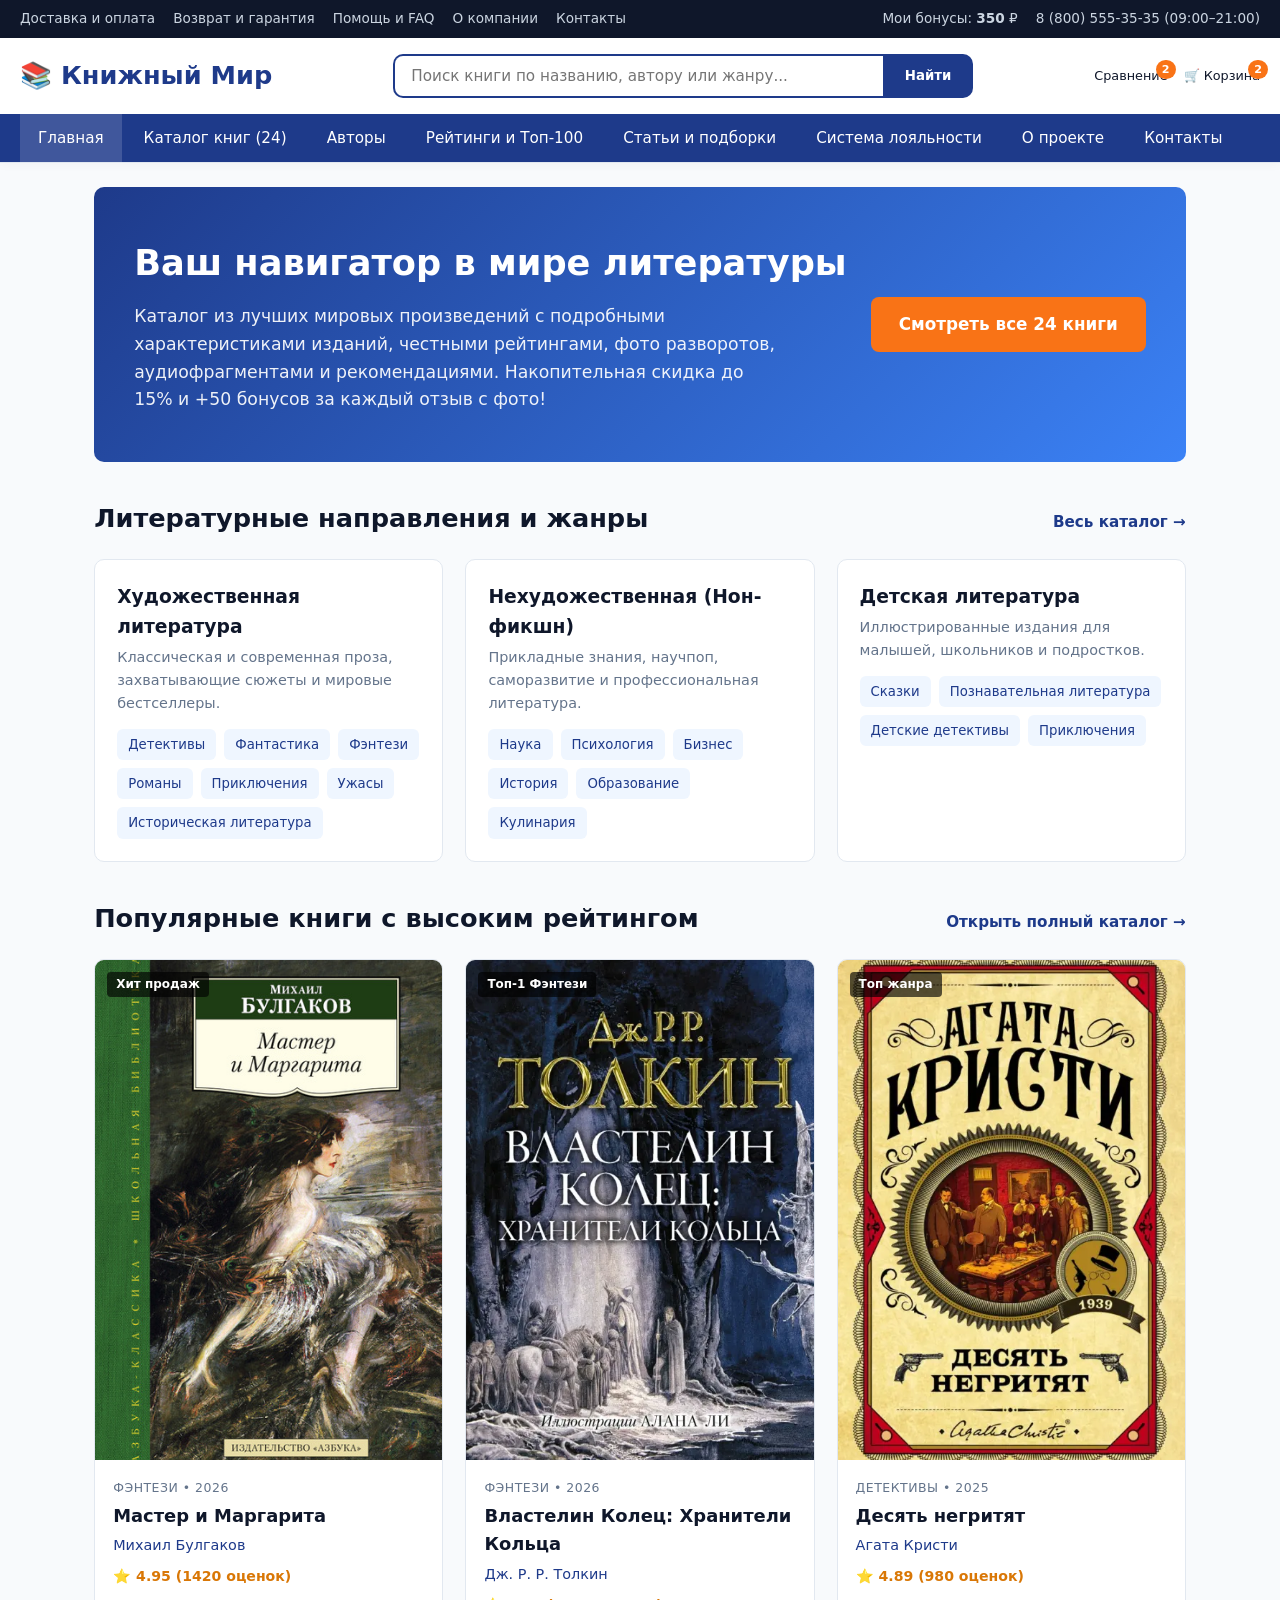
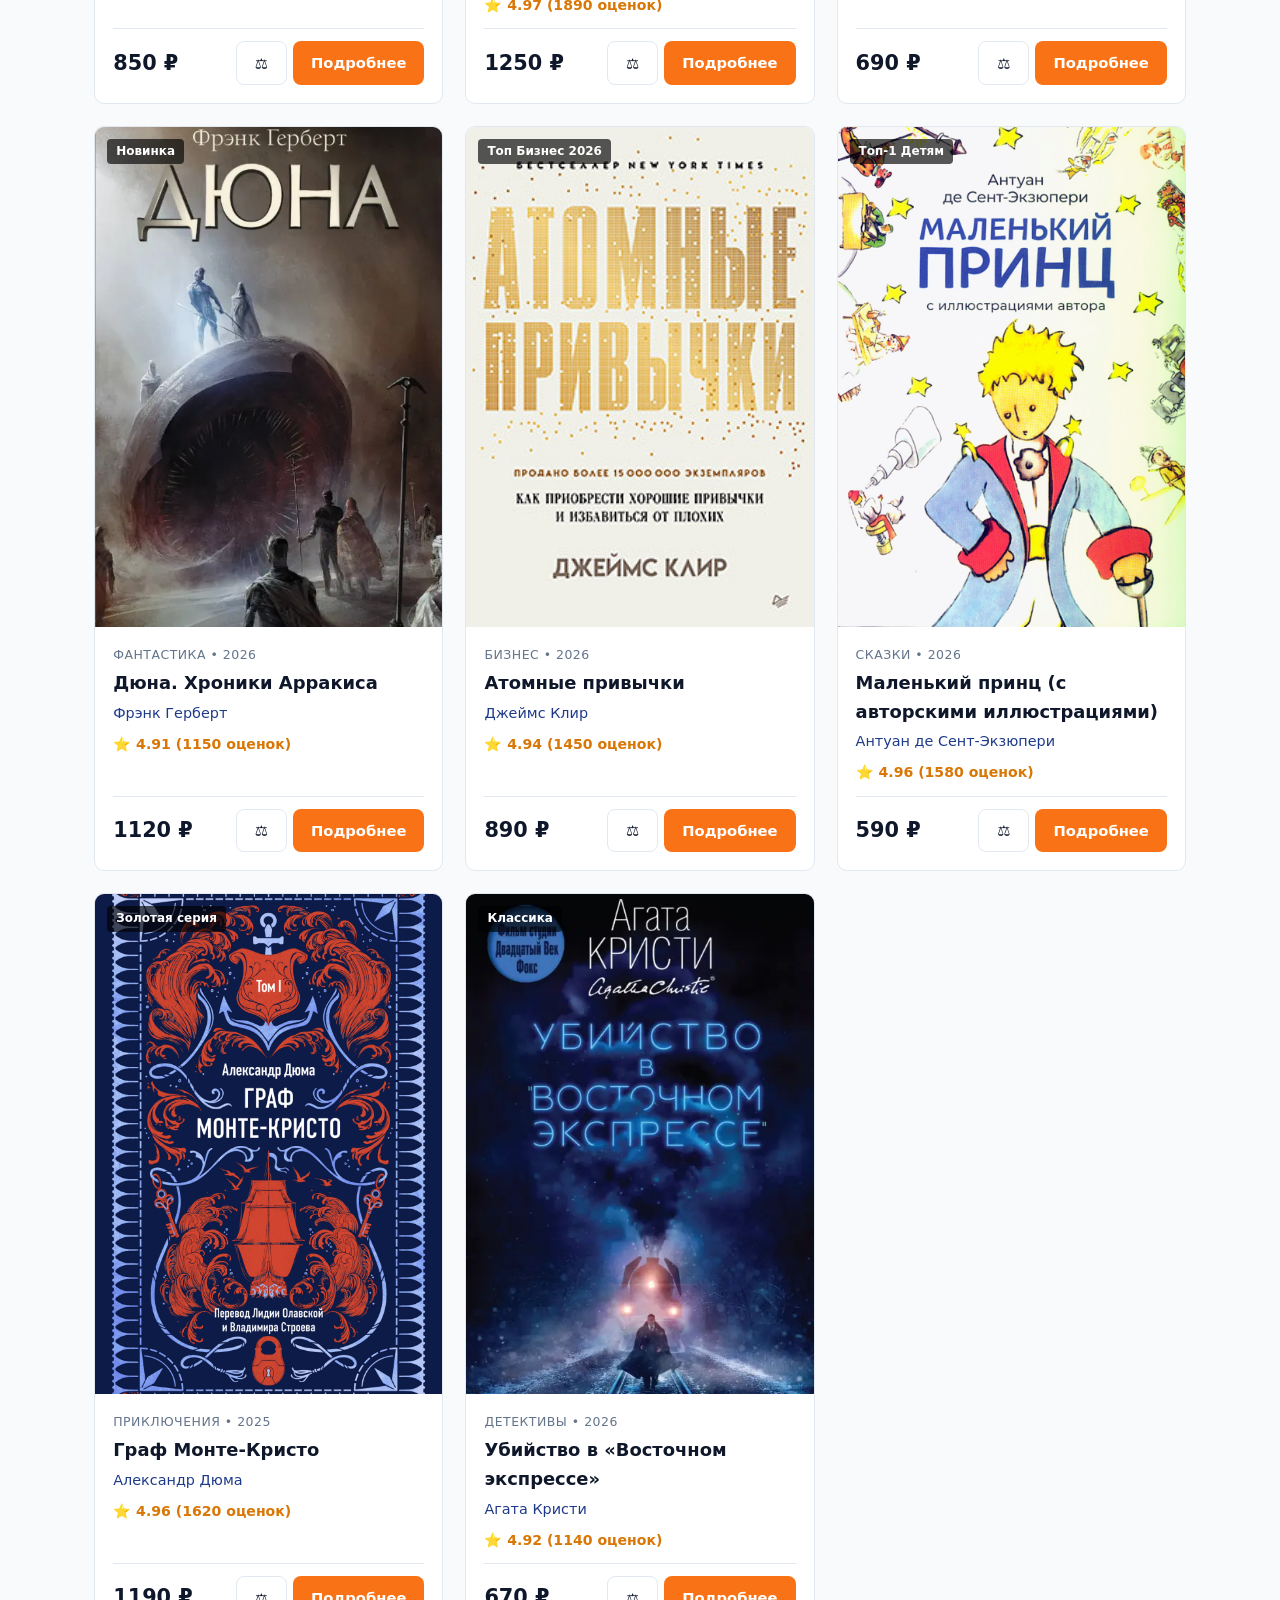
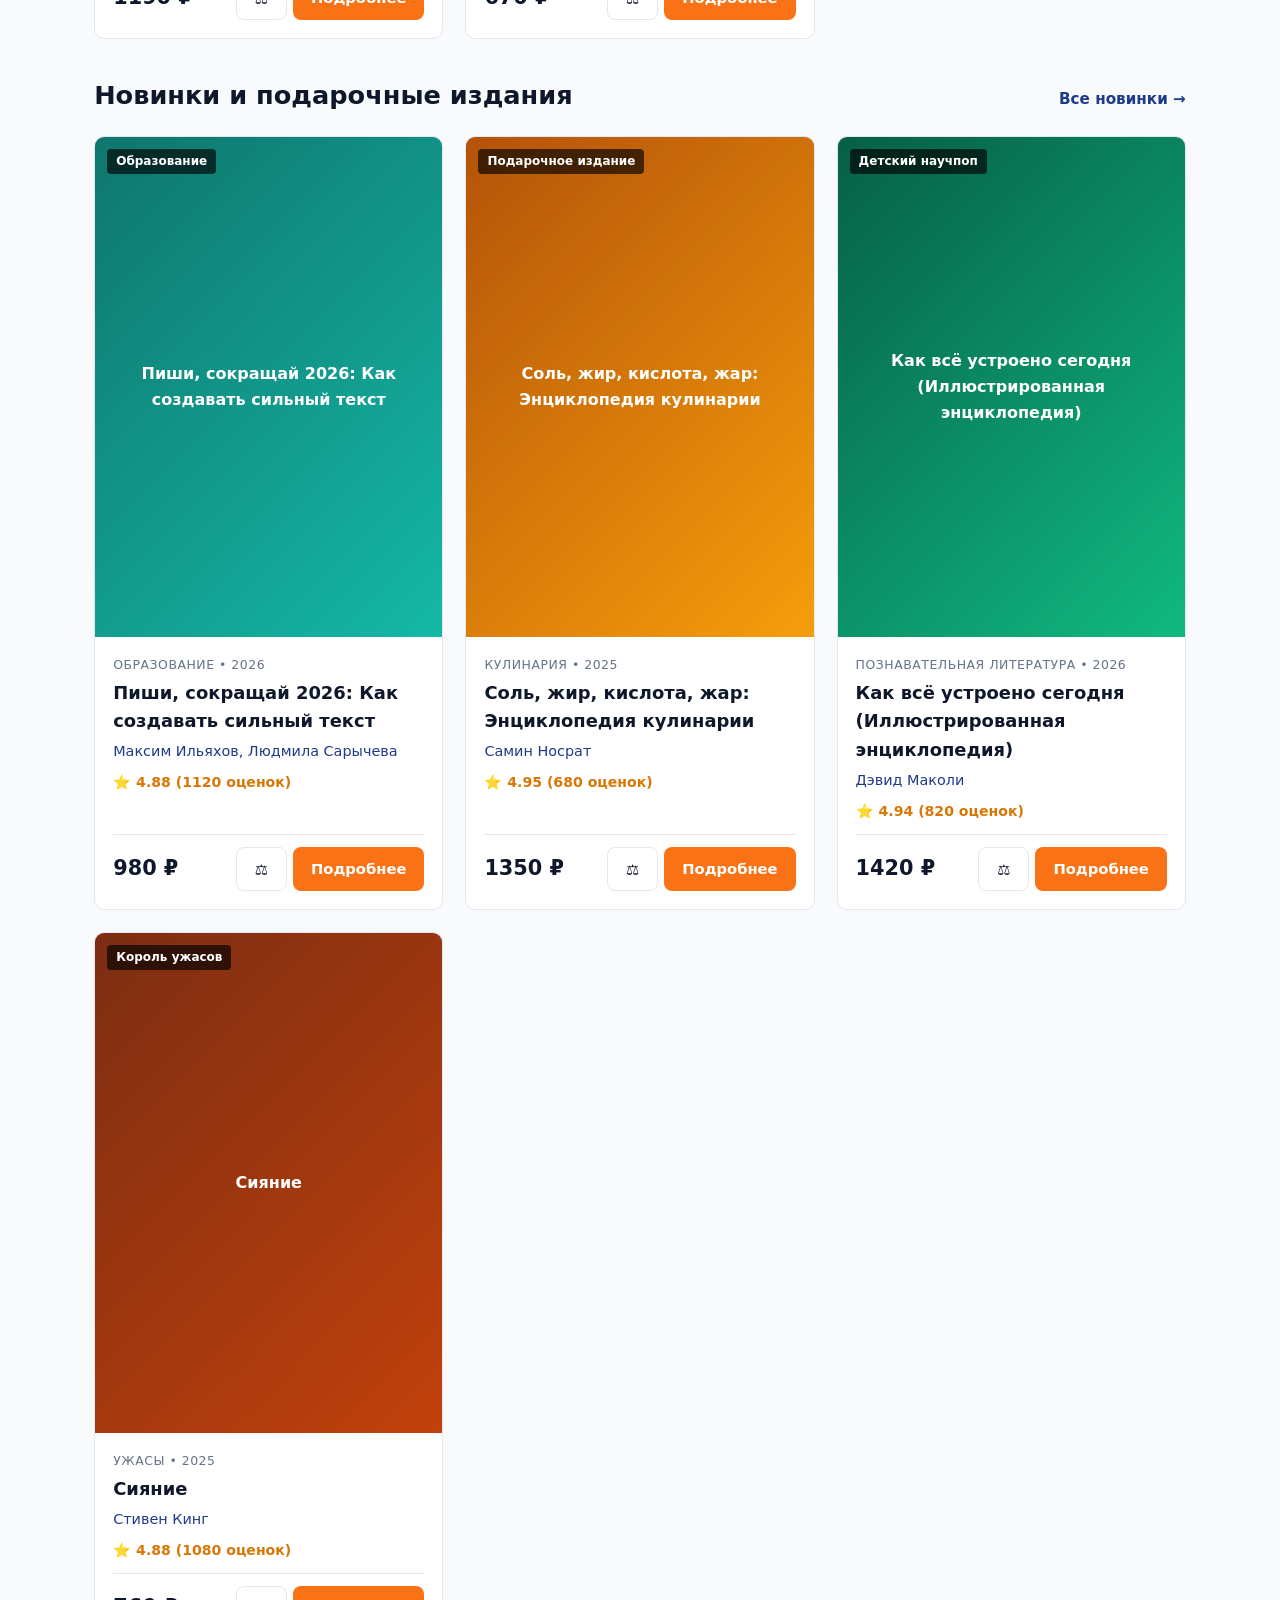
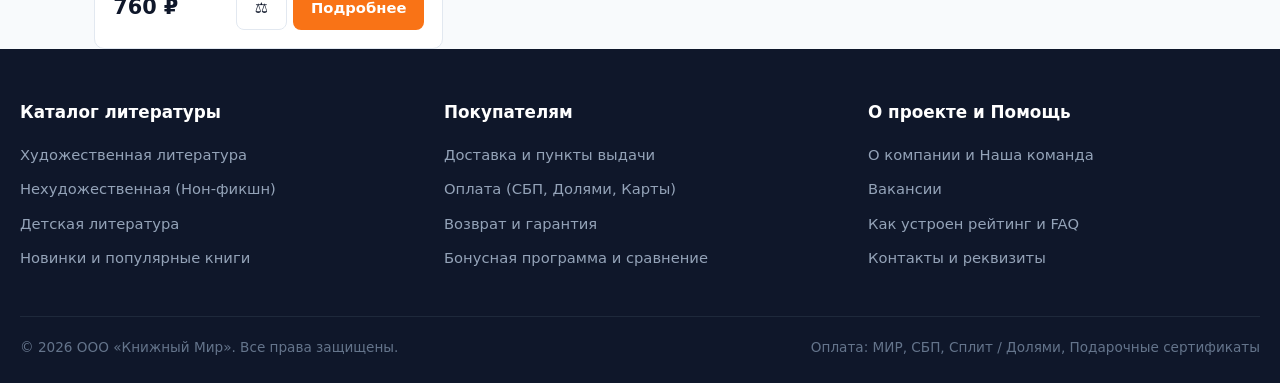
==== commit bda933d7: "Add files via upload" ====
--- a/index.html
+++ b/index.html
@@ -20,8 +20,8 @@
                 <a href="contacts.html">Контакты</a>
             </div>
             <div class="top-actions">
-                <a href="loyalty.html">🎁 Мои бонусы: <strong class="js-bonus-count">350</strong> ₽</a>
-                <span>📞 8 (800) 555-35-35 (09:00–21:00)</span>
+                <a href="loyalty.html">Мои бонусы: <strong class="js-bonus-count">350</strong> ₽</a>
+                <span> 8 (800) 555-35-35 (09:00–21:00)</span>
             </div>
         </div>
     </div>
@@ -30,12 +30,12 @@
         <div class="container header-main">
             <a href="index.html" class="logo">📚 Книжный Мир</a>
             <form class="search-box" action="catalog.html" method="get">
-                <input type="text" name="q" placeholder="Поиск книги по названию, автору или ISBN...">
+                <input type="text" name="q" placeholder="Поиск книги по названию, автору или жанру...">
                 <button type="submit">Найти</button>
             </form>
             <div class="header-icons">
                 <a href="loyalty.html" class="icon-btn">
-                    <span>⚖️ Сравнение</span>
+                    <span>Сравнение</span>
                     <span class="badge js-compare-count">2</span>
                 </a>
                 <a href="delivery.html" class="icon-btn">
@@ -48,7 +48,7 @@
             <div class="container">
                 <ul class="nav-list">
                     <li><a href="index.html" class="active">Главная</a></li>
-                    <li><a href="catalog.html">Каталог книг</a></li>
+                    <li><a href="catalog.html">Каталог книг (24)</a></li>
                     <li><a href="authors.html">Авторы</a></li>
                     <li><a href="ratings.html">Рейтинги и Топ-100</a></li>
                     <li><a href="articles.html">Статьи и подборки</a></li>
@@ -64,9 +64,9 @@
         <section class="hero">
             <div>
                 <h1>Ваш навигатор в мире литературы</h1>
-                <p>Каталог книг с подробными описаниями, честными рейтингами, фото разворотов, аудиофрагментами и персональными рекомендациями. Накопительная скидка до 15% и +50 бонусов за каждый отзыв с фото!</p>
+                <p>Каталог из лучших мировых произведений с подробными характеристиками изданий, честными рейтингами, фото разворотов, аудиофрагментами и рекомендациями. Накопительная скидка до 15% и +50 бонусов за каждый отзыв с фото!</p>
             </div>
-            <a href="catalog.html" class="btn btn-primary" style="font-size:1.05rem; padding:14px 28px;">Перейти в каталог</a>
+            <a href="catalog.html" class="btn btn-primary" style="font-size:1.05rem; padding:14px 28px;">Смотреть все 24 книги</a>
         </section>
 
         <div class="section-header">
@@ -76,130 +76,55 @@
 
         <div class="grid-3">
             <div class="card">
-                <h3>📖 Художественная литература</h3>
+                <h3><a href="catalog.html?cat=fiction">Художественная литература</a></h3>
                 <p style="color:var(--text-muted); font-size:0.9rem; margin-top:4px;">Классическая и современная проза, захватывающие сюжеты и мировые бестселлеры.</p>
                 <div class="genre-tags">
-                    <a href="catalog.html" class="tag">Детективы</a>
-                    <a href="catalog.html" class="tag">Фантастика</a>
-                    <a href="catalog.html" class="tag">Фэнтези</a>
-                    <a href="catalog.html" class="tag">Романы</a>
-                    <a href="catalog.html" class="tag">Приключения</a>
-                    <a href="catalog.html" class="tag">Ужасы</a>
-                    <a href="catalog.html" class="tag">Историческая литература</a>
+                    <a href="catalog.html?genre=Детективы" class="tag">Детективы</a>
+                    <a href="catalog.html?genre=Фантастика" class="tag">Фантастика</a>
+                    <a href="catalog.html?genre=Фэнтези" class="tag">Фэнтези</a>
+                    <a href="catalog.html?genre=Романы" class="tag">Романы</a>
+                    <a href="catalog.html?genre=Приключения" class="tag">Приключения</a>
+                    <a href="catalog.html?genre=Ужасы" class="tag">Ужасы</a>
+                    <a href="catalog.html?genre=Историческая литература" class="tag">Историческая литература</a>
                 </div>
             </div>
 
             <div class="card">
-                <h3>🧠 Нехудожественная (Нон-фикшн)</h3>
+                <h3><a href="catalog.html?cat=nonfiction">Нехудожественная (Нон-фикшн)</a></h3>
                 <p style="color:var(--text-muted); font-size:0.9rem; margin-top:4px;">Прикладные знания, научпоп, саморазвитие и профессиональная литература.</p>
                 <div class="genre-tags">
-                    <a href="catalog.html" class="tag">Наука</a>
-                    <a href="catalog.html" class="tag">Психология</a>
-                    <a href="catalog.html" class="tag">Бизнес</a>
-                    <a href="catalog.html" class="tag">История</a>
-                    <a href="catalog.html" class="tag">Образование</a>
-                    <a href="catalog.html" class="tag">Кулинария</a>
+                    <a href="catalog.html?genre=Наука" class="tag">Наука</a>
+                    <a href="catalog.html?genre=Психология" class="tag">Психология</a>
+                    <a href="catalog.html?genre=Бизнес" class="tag">Бизнес</a>
+                    <a href="catalog.html?genre=История" class="tag">История</a>
+                    <a href="catalog.html?genre=Образование" class="tag">Образование</a>
+                    <a href="catalog.html?genre=Кулинария" class="tag">Кулинария</a>
                 </div>
             </div>
 
             <div class="card">
-                <h3>🧸 Детская литература</h3>
+                <h3><a href="catalog.html?cat=kids">Детская литература</a></h3>
                 <p style="color:var(--text-muted); font-size:0.9rem; margin-top:4px;">Иллюстрированные издания для малышей, школьников и подростков.</p>
                 <div class="genre-tags">
-                    <a href="catalog.html" class="tag">Сказки</a>
-                    <a href="catalog.html" class="tag">Познавательная литература</a>
-                    <a href="catalog.html" class="tag">Детские детективы</a>
-                    <a href="catalog.html" class="tag">Приключения</a>
+                    <a href="catalog.html?genre=Сказки" class="tag">Сказки</a>
+                    <a href="catalog.html?genre=Познавательная литература" class="tag">Познавательная литература</a>
+                    <a href="catalog.html?genre=Детские детективы" class="tag">Детские детективы</a>
+                    <a href="catalog.html?genre=Приключения" class="tag">Приключения</a>
                 </div>
             </div>
         </div>
 
         <div class="section-header">
             <h2>Популярные книги с высоким рейтингом</h2>
-            <a href="ratings.html">Смотреть все рейтинги →</a>
+            <a href="catalog.html">Открыть полный каталог →</a>
         </div>
+        <div class="grid-4" id="home-popular-grid"></div>
 
-        <div class="grid-4">
-            <div class="book-card">
-                <a href="book.html?id=master-i-margarita" class="book-cover cover-1">
-                    <span class="book-badge">Хит продаж</span>
-                    <span>Мастер и Маргарита</span>
-                </a>
-                <div class="book-body">
-                    <span class="book-genre">Фэнтези / Классика</span>
-                    <a href="book.html?id=master-i-margarita" class="book-title">Мастер и Маргарита</a>
-                    <a href="authors.html#bulgakov" class="book-author">Михаил Булгаков</a>
-                    <div class="book-rating">⭐ 4.95 (1 420 оценок)</div>
-                    <div class="book-price-row">
-                        <span class="price">850 ₽</span>
-                        <div style="display:flex; gap:6px;">
-                            <button class="btn btn-outline" onclick="addToCompare('Мастер и Маргарита')" title="В сравнение">⚖️</button>
-                            <a href="book.html?id=master-i-margarita" class="btn btn-primary">Открыть</a>
-                        </div>
-                    </div>
-                </div>
-            </div>
-
-            <div class="book-card">
-                <a href="book.html?id=ten-little-indians" class="book-cover cover-2">
-                    <span class="book-badge">Топ жанра</span>
-                    <span>Десять негритят</span>
-                </a>
-                <div class="book-body">
-                    <span class="book-genre">Детективы</span>
-                    <a href="book.html?id=ten-little-indians" class="book-title">Десять негритят</a>
-                    <a href="authors.html#christie" class="book-author">Агата Кристи</a>
-                    <div class="book-rating">⭐ 4.89 (980 оценок)</div>
-                    <div class="book-price-row">
-                        <span class="price">690 ₽</span>
-                        <div style="display:flex; gap:6px;">
-                            <button class="btn btn-outline" onclick="addToCompare('Десять негритят')" title="В сравнение">⚖️</button>
-                            <a href="book.html?id=ten-little-indians" class="btn btn-primary">Открыть</a>
-                        </div>
-                    </div>
-                </div>
-            </div>
-
-            <div class="book-card">
-                <a href="book.html?id=brief-history-of-time" class="book-cover cover-3">
-                    <span class="book-badge">Нон-фикшн</span>
-                    <span>Краткая история времени</span>
-                </a>
-                <div class="book-body">
-                    <span class="book-genre">Наука</span>
-                    <a href="book.html?id=brief-history-of-time" class="book-title">Краткая история времени</a>
-                    <a href="authors.html#hawking" class="book-author">Стивен Хокинг</a>
-                    <div class="book-rating">⭐ 4.82 (640 оценок)</div>
-                    <div class="book-price-row">
-                        <span class="price">990 ₽</span>
-                        <div style="display:flex; gap:6px;">
-                            <button class="btn btn-outline" onclick="addToCompare('Краткая история времени')" title="В сравнение">⚖️</button>
-                            <a href="book.html?id=brief-history-of-time" class="btn btn-primary">Открыть</a>
-                        </div>
-                    </div>
-                </div>
-            </div>
-
-            <div class="book-card">
-                <a href="book.html?id=dune" class="book-cover cover-4">
-                    <span class="book-badge">Новинка</span>
-                    <span>Дюна</span>
-                </a>
-                <div class="book-body">
-                    <span class="book-genre">Фантастика</span>
-                    <a href="book.html?id=dune" class="book-title">Дюна. Хроники Арракиса</a>
-                    <a href="authors.html#herbert" class="book-author">Фрэнк Герберт</a>
-                    <div class="book-rating">⭐ 4.91 (1 150 оценок)</div>
-                    <div class="book-price-row">
-                        <span class="price">1 120 ₽</span>
-                        <div style="display:flex; gap:6px;">
-                            <button class="btn btn-outline" onclick="addToCompare('Дюна')" title="В сравнение">⚖️</button>
-                            <a href="book.html?id=dune" class="btn btn-primary">Открыть</a>
-                        </div>
-                    </div>
-                </div>
-            </div>
+        <div class="section-header">
+            <h2>Новинки и подарочные издания</h2>
+            <a href="catalog.html">Все новинки →</a>
         </div>
+        <div class="grid-4" id="home-new-grid"></div>
     </main>
 
     <footer>
@@ -208,9 +133,9 @@
                 <div class="footer-col">
                     <h4>Каталог литературы</h4>
                     <ul>
-                        <li><a href="catalog.html">Художественная литература</a></li>
-                        <li><a href="catalog.html">Нехудожественная (Нон-фикшн)</a></li>
-                        <li><a href="catalog.html">Детская литература</a></li>
+                        <li><a href="catalog.html?cat=fiction">Художественная литература</a></li>
+                        <li><a href="catalog.html?cat=nonfiction">Нехудожественная (Нон-фикшн)</a></li>
+                        <li><a href="catalog.html?cat=kids">Детская литература</a></li>
                         <li><a href="ratings.html">Новинки и популярные книги</a></li>
                     </ul>
                 </div>
--- a/style.css
+++ b/style.css
@@ -15,7 +15,7 @@
 * {
     margin: 0;
     padding: 0;
-    box-sizing: border-box;
+    /*box-sizing: border-box;*/
     font-family: 'Segoe UI', system-ui, -apple-system, sans-serif;
 }
 
@@ -288,6 +288,7 @@
 
 /* Карточка книги */
 .book-card {
+	
     background: var(--surface);
     border: 1px solid var(--border);
     border-radius: var(--radius);
@@ -302,7 +303,7 @@
 }
 
 .book-cover {
-    height: 240px;
+    height: 460px; /* Было, например, 240px или 250px — увеличьте до нужной высоты */
     display: flex;
     flex-direction: column;
     justify-content: center;
@@ -312,6 +313,7 @@
     text-align: center;
     font-weight: 700;
     position: relative;
+    overflow: hidden;
 }
 
 .cover-1 { background: linear-gradient(135deg, #7c2d12, #c2410c); }
@@ -320,6 +322,10 @@
 .cover-4 { background: linear-gradient(135deg, #065f46, #10b981); }
 .cover-5 { background: linear-gradient(135deg, #831843, #db2777); }
 .cover-6 { background: linear-gradient(135deg, #1e3a8a, #2563eb); }
+.cover-7 { background: linear-gradient(135deg, #0f766e, #14b8a6); }
+.cover-8 { background: linear-gradient(135deg, #4338ca, #6366f1); }
+.cover-9 { background: linear-gradient(135deg, #b45309, #f59e0b); }
+.cover-10 { background: linear-gradient(135deg, #374151, #111827); }
 
 .book-badge {
     position: absolute;
@@ -630,4 +636,26 @@
     .header-main {
         flex-wrap: wrap;
     }
+}
+
+/* Стили для реальных картинок-обложек */
+.book-cover img {
+    width: 100%;
+    height: 100%;
+    object-fit: cover; /* картинка заполняет блок без искажения пропорций */
+    position: absolute;
+    top: 0;
+    left: 0;
+    z-index: 1;
+}
+
+/* Бейджик поверх картинки */
+.book-cover .book-badge {
+    z-index: 2;
+}
+
+/* На случай если картинка не загрузилась, текст останется виден на фоне */
+.book-cover span:not(.book-badge) {
+    position: relative;
+    z-index: 0;
 }
